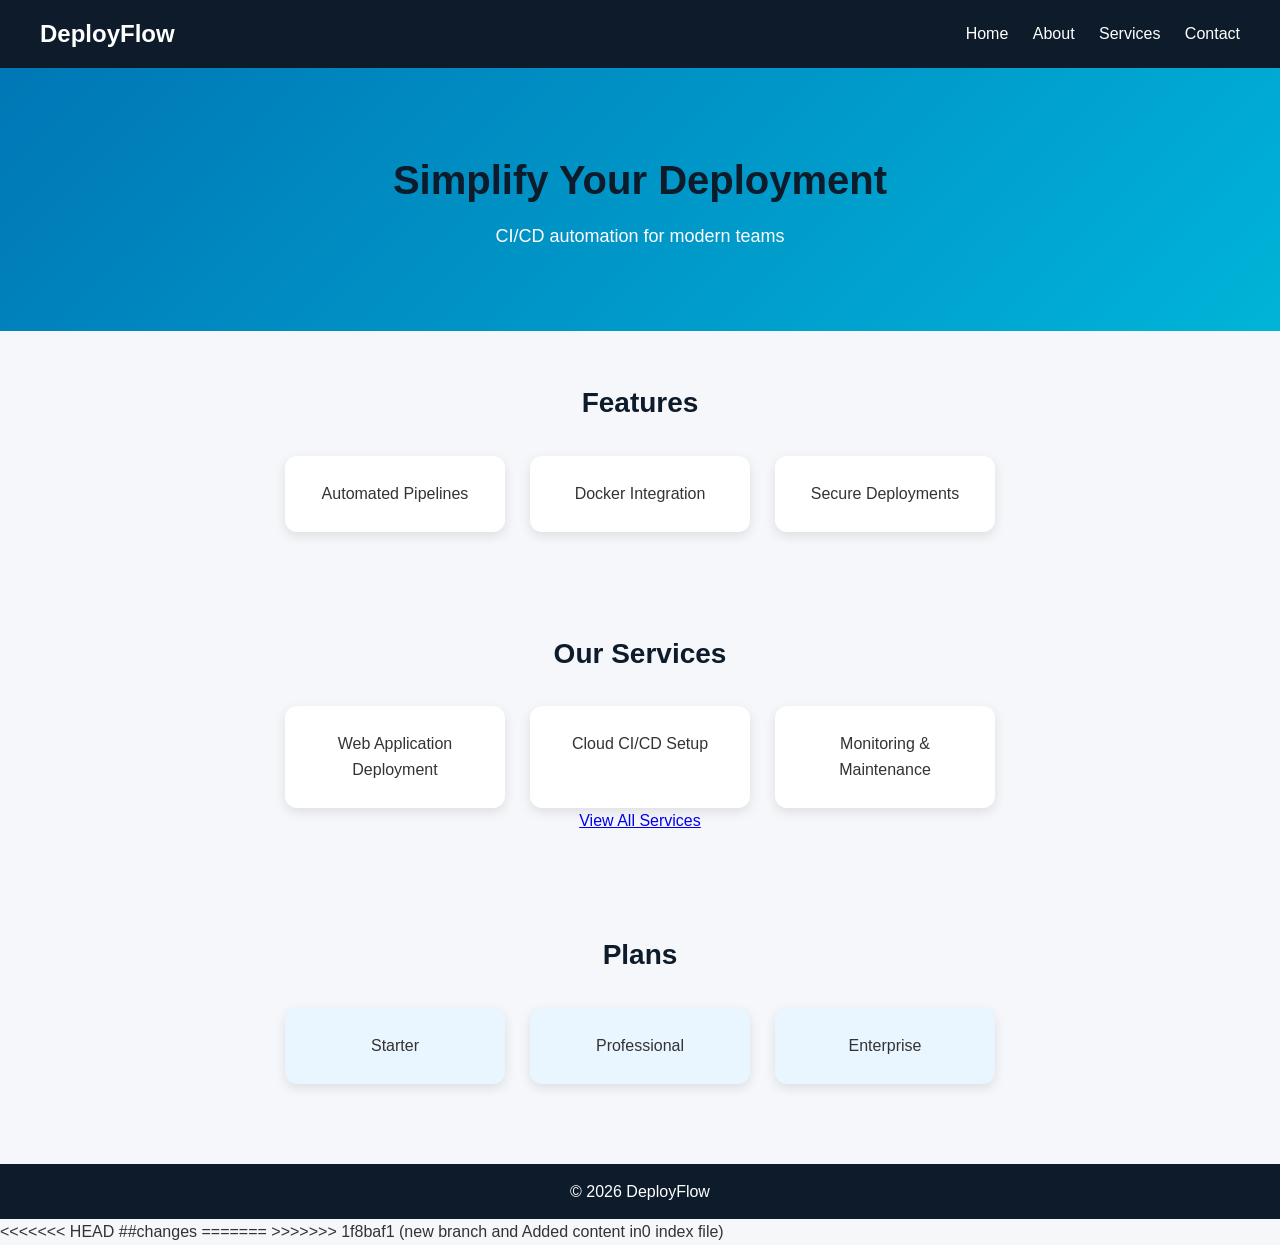
==== index.html @ 00616c40 "Checking the PR approvals" ====
<!DOCTYPE html>
<html lang="en">
<head>
  <meta charset="UTF-8">
  <title>DeployFlow</title>
  <link rel="stylesheet" href="style.css">
</head>
<body>

<header>
  <h1>DeployFlow</h1>
  <nav>
    <a href="index.html">Home</a>
    <a href="about.html">About</a>
    <a href="services.html">Services</a>
    <a href="contact.html">Contact</a>
  </nav>
</header>

<section class="hero">
  <h2>Simplify Your Deployment</h2>
  <p>CI/CD automation for modern teams</p>
</section>

<section class="features">
  <h2>Features</h2>
  <div class="card-container">
    <div class="card">Automated Pipelines</div>
    <div class="card">Docker Integration</div>
    <div class="card">Secure Deployments</div>
  </div>
</section>

<!-- ✅ Services Preview -->
<section class="services">
  <h2>Our Services</h2>
  <div class="card-container">
    <div class="card">Web Application Deployment</div>
    <div class="card">Cloud CI/CD Setup</div>
    <div class="card">Monitoring & Maintenance</div>
  </div>
  <a href="services.html" class="btn">View All Services</a>
</section>

<section class="pricing">
  <h2>Plans</h2>
  <div class="card-container">
    <div class="card">Starter</div>
    <div class="card">Professional</div>
    <div class="card">Enterprise</div>
  </div>
</section>

<footer>
  <p>© 2026 DeployFlow</p>
</footer>

</body>
</html>
<<<<<<< HEAD
##changes
=======
>>>>>>> 1f8baf1 (new branch and Added content in0 index file)
---- style.css ----
/* Reset */
* {
  margin: 0;
  padding: 0;
  box-sizing: border-box;
}
 
/* Body */
body {
  font-family: 'Segoe UI', sans-serif;
  line-height: 1.6;
  background: #f5f7fa;
  color: #333;
}
 
/* Header */
header {
  background: #0d1b2a;
  color: white;
  padding: 15px 40px;
  display: flex;
  justify-content: space-between;
  align-items: center;
}
 
header h1 {
  font-size: 24px;
}
 
nav a {
  color: white;
  margin-left: 20px;
  text-decoration: none;
  font-weight: 500;
}
 
nav a:hover {
  color: #00b4d8;
}
 
/* Hero Section */
.hero {
  background: linear-gradient(135deg, #0077b6, #00b4d8);
  color: white;
  text-align: center;
  padding: 80px 20px;
}
 
.hero h2 {
  font-size: 40px;
  margin-bottom: 10px;
}
 
.hero p {
  font-size: 18px;
}
 
/* Sections */
section {
  padding: 50px 20px;
  text-align: center;
}
 
section h2 {
  margin-bottom: 30px;
  font-size: 28px;
  color: #0d1b2a;
}
 
/* Card Layout */
.card-container {
  display: flex;
  justify-content: center;
  gap: 25px;
  flex-wrap: wrap;
}
 
/* Card */
.card {
  background: white;
  padding: 25px;
  width: 220px;
  border-radius: 12px;
  box-shadow: 0 4px 12px rgba(0,0,0,0.1);
  transition: all 0.3s ease;
  font-weight: 500;
}
 
/* Hover Effect */
.card:hover {
  transform: translateY(-8px);
  box-shadow: 0 8px 20px rgba(0,0,0,0.2);
}
 
/* Pricing Special Style */
.pricing .card {
  background: #e9f5ff;
}
 
/* Content Section (About & Contact) */
.content {
  max-width: 700px;
  margin: auto;
  font-size: 18px;
}
 
/* Footer */
footer {
  background: #0d1b2a;
  color: white;
  text-align: center;
  padding: 15px;
  margin-top: 30px;
}
 
/* Responsive Design */
@media (max-width: 768px) {
  header {
    flex-direction: column;
  }
 
  nav {
    margin-top: 10px;
  }
 
  .hero h2 {
    font-size: 28px;
  }
 
  .card {
    width: 90%;
  }
}
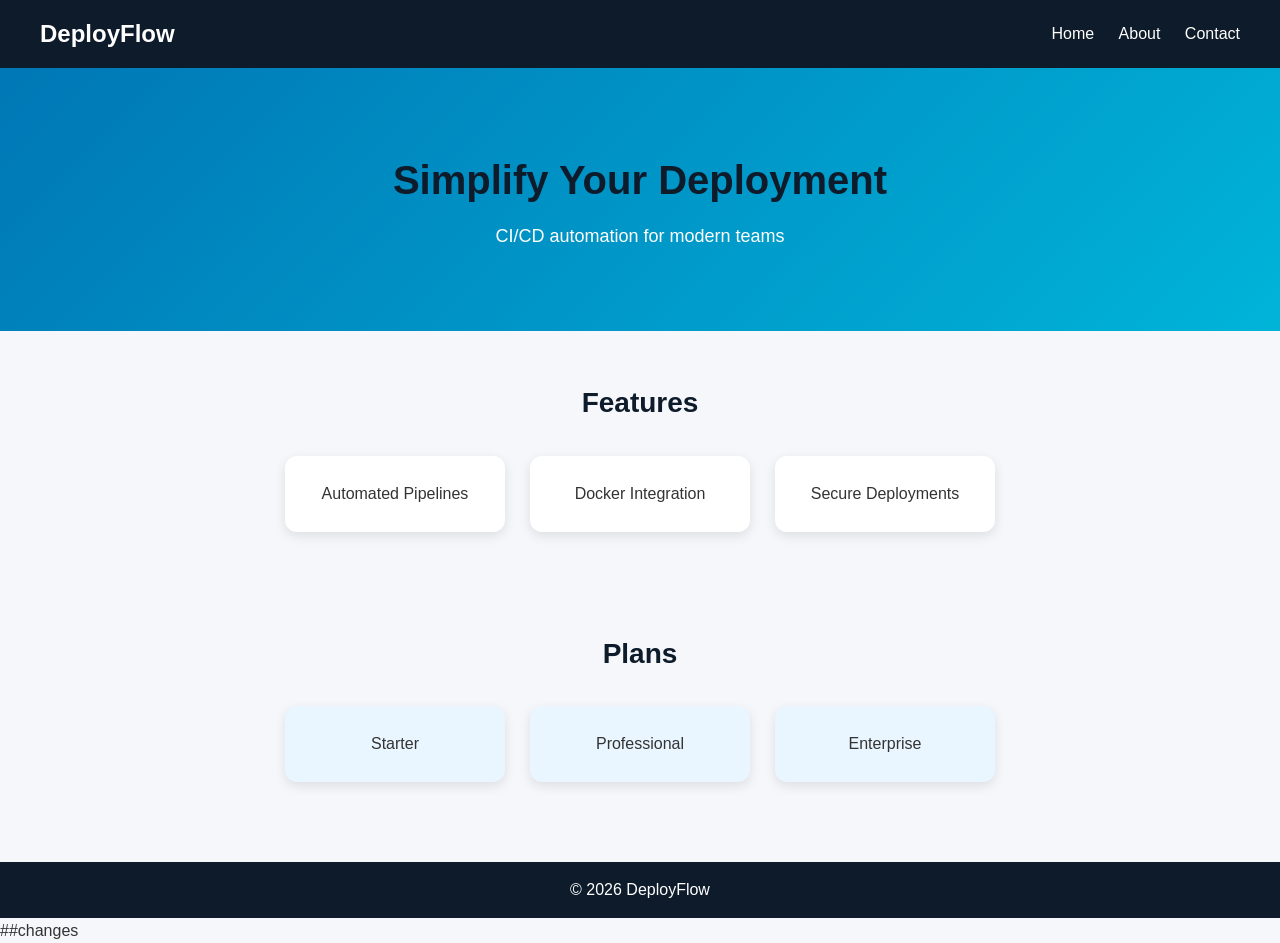
==== commit 6636059f: "Checking the PR approvals" ====
--- a/index.html
+++ b/index.html
@@ -12,7 +12,6 @@
   <nav>
     <a href="index.html">Home</a>
     <a href="about.html">About</a>
-    <a href="services.html">Services</a>
     <a href="contact.html">Contact</a>
   </nav>
 </header>
@@ -31,17 +30,6 @@
   </div>
 </section>
 
-<!-- ✅ Services Preview -->
-<section class="services">
-  <h2>Our Services</h2>
-  <div class="card-container">
-    <div class="card">Web Application Deployment</div>
-    <div class="card">Cloud CI/CD Setup</div>
-    <div class="card">Monitoring & Maintenance</div>
-  </div>
-  <a href="services.html" class="btn">View All Services</a>
-</section>
-
 <section class="pricing">
   <h2>Plans</h2>
   <div class="card-container">
@@ -57,7 +45,4 @@
 
 </body>
 </html>
-<<<<<<< HEAD
 ##changes
-=======
->>>>>>> 1f8baf1 (new branch and Added content in0 index file)
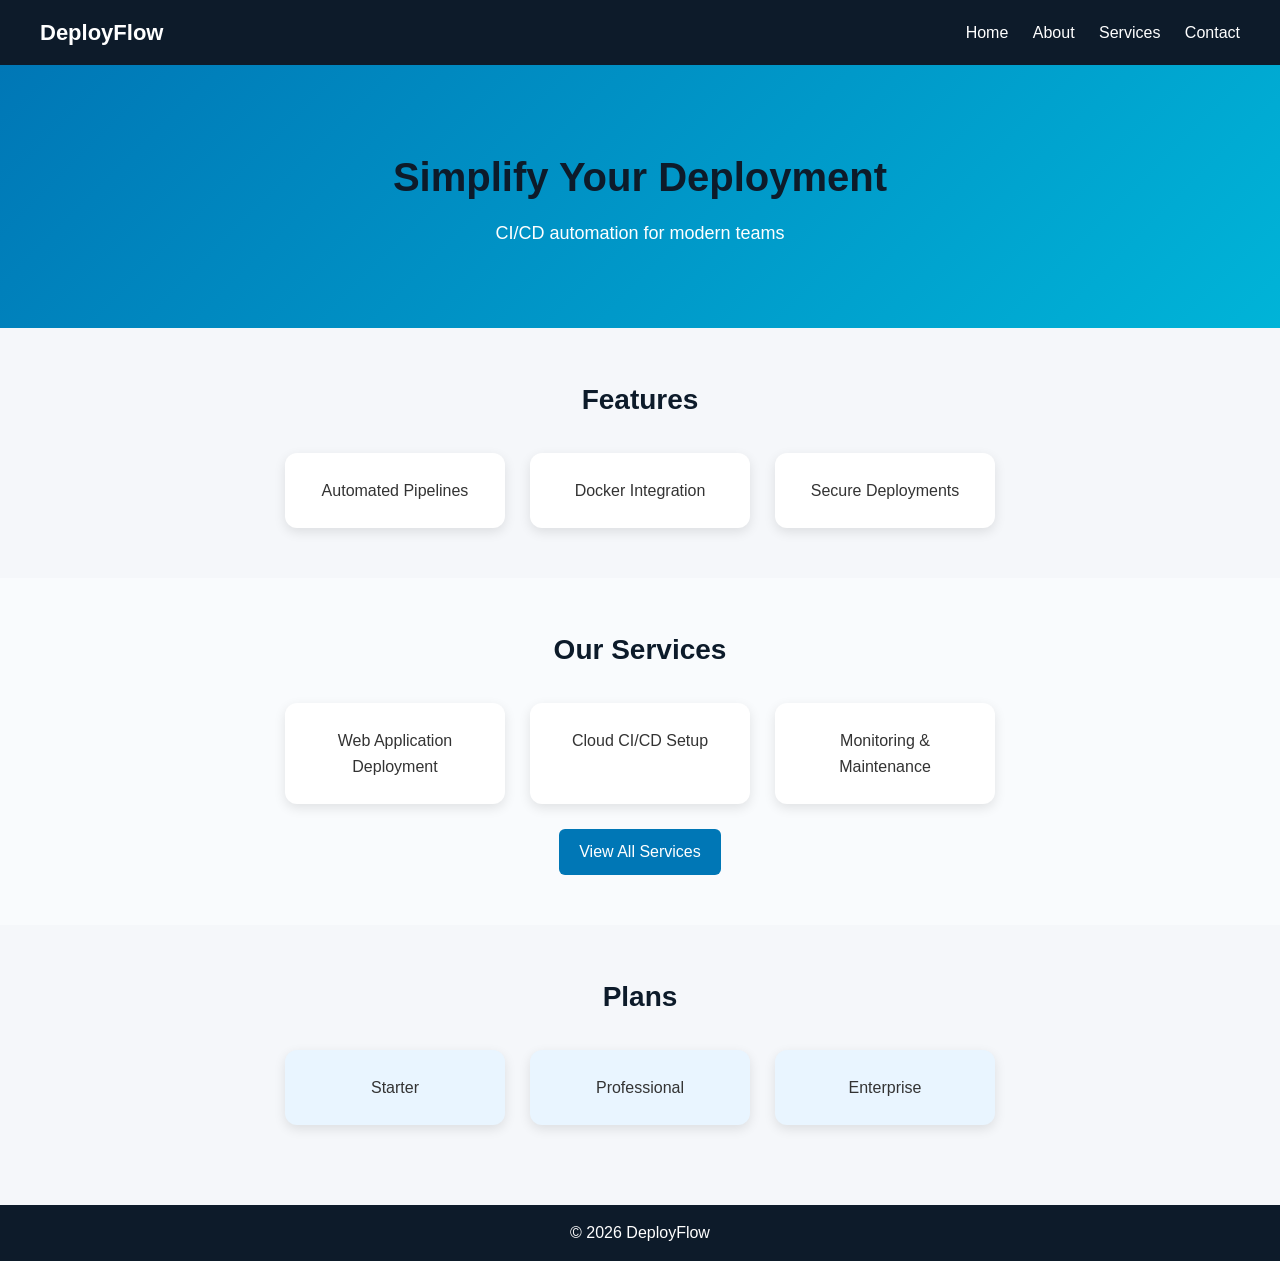
==== commit 9091a544: "Added services.html file information in index.html" ====
--- a/index.html
+++ b/index.html
@@ -12,6 +12,7 @@
   <nav>
     <a href="index.html">Home</a>
     <a href="about.html">About</a>
+    <a href="services.html">Services</a>
     <a href="contact.html">Contact</a>
   </nav>
 </header>
@@ -30,6 +31,17 @@
   </div>
 </section>
 
+<!-- ✅ Services Preview -->
+<section class="services">
+  <h2>Our Services</h2>
+  <div class="card-container">
+    <div class="card">Web Application Deployment</div>
+    <div class="card">Cloud CI/CD Setup</div>
+    <div class="card">Monitoring & Maintenance</div>
+  </div>
+  <a href="services.html" class="btn">View All Services</a>
+</section>
+
 <section class="pricing">
   <h2>Plans</h2>
   <div class="card-container">
@@ -45,4 +57,3 @@
 
 </body>
 </html>
-##changes
--- a/style.css
+++ b/style.css
@@ -24,7 +24,7 @@
 }
  
 header h1 {
-  font-size: 24px;
+  font-size: 22px;
 }
  
 nav a {
@@ -130,4 +130,24 @@
   .card {
     width: 90%;
   }
+}
+/* Services Section */
+.services {
+  background: #f9fbfd;
+}
+
+/* Button for navigation */
+.btn {
+  display: inline-block;
+  margin-top: 25px;
+  padding: 10px 20px;
+  background: #0077b6;
+  color: white;
+  text-decoration: none;
+  border-radius: 6px;
+  transition: 0.3s;
+}
+
+.btn:hover {
+  background: #023e8a;
 }
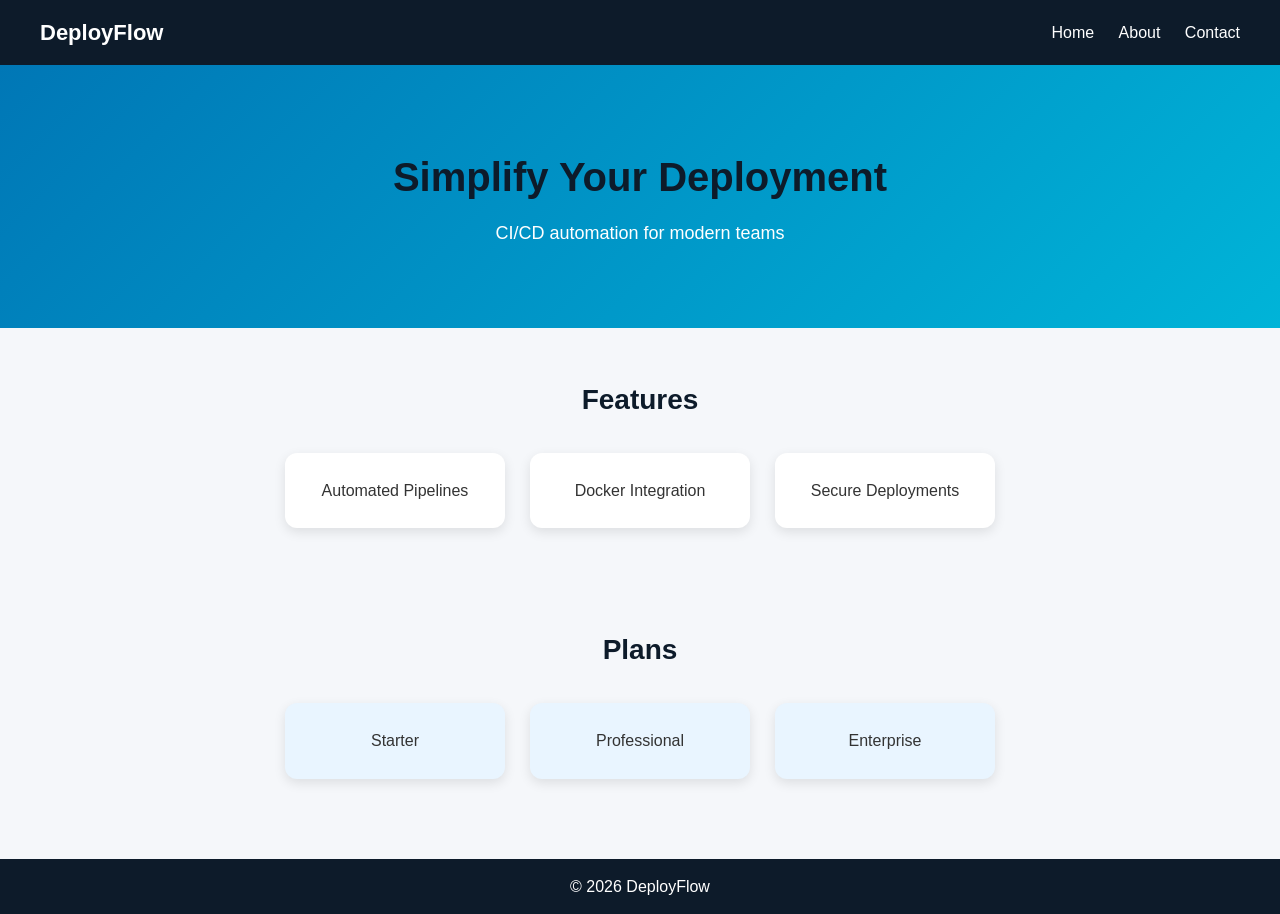
==== commit 1a5f2851: "Added services.html content to index.html" ====
--- a/index.html
+++ b/index.html
@@ -12,7 +12,6 @@
   <nav>
     <a href="index.html">Home</a>
     <a href="about.html">About</a>
-    <a href="services.html">Services</a>
     <a href="contact.html">Contact</a>
   </nav>
 </header>
@@ -31,17 +30,6 @@
   </div>
 </section>
 
-<!-- ✅ Services Preview -->
-<section class="services">
-  <h2>Our Services</h2>
-  <div class="card-container">
-    <div class="card">Web Application Deployment</div>
-    <div class="card">Cloud CI/CD Setup</div>
-    <div class="card">Monitoring & Maintenance</div>
-  </div>
-  <a href="services.html" class="btn">View All Services</a>
-</section>
-
 <section class="pricing">
   <h2>Plans</h2>
   <div class="card-container">
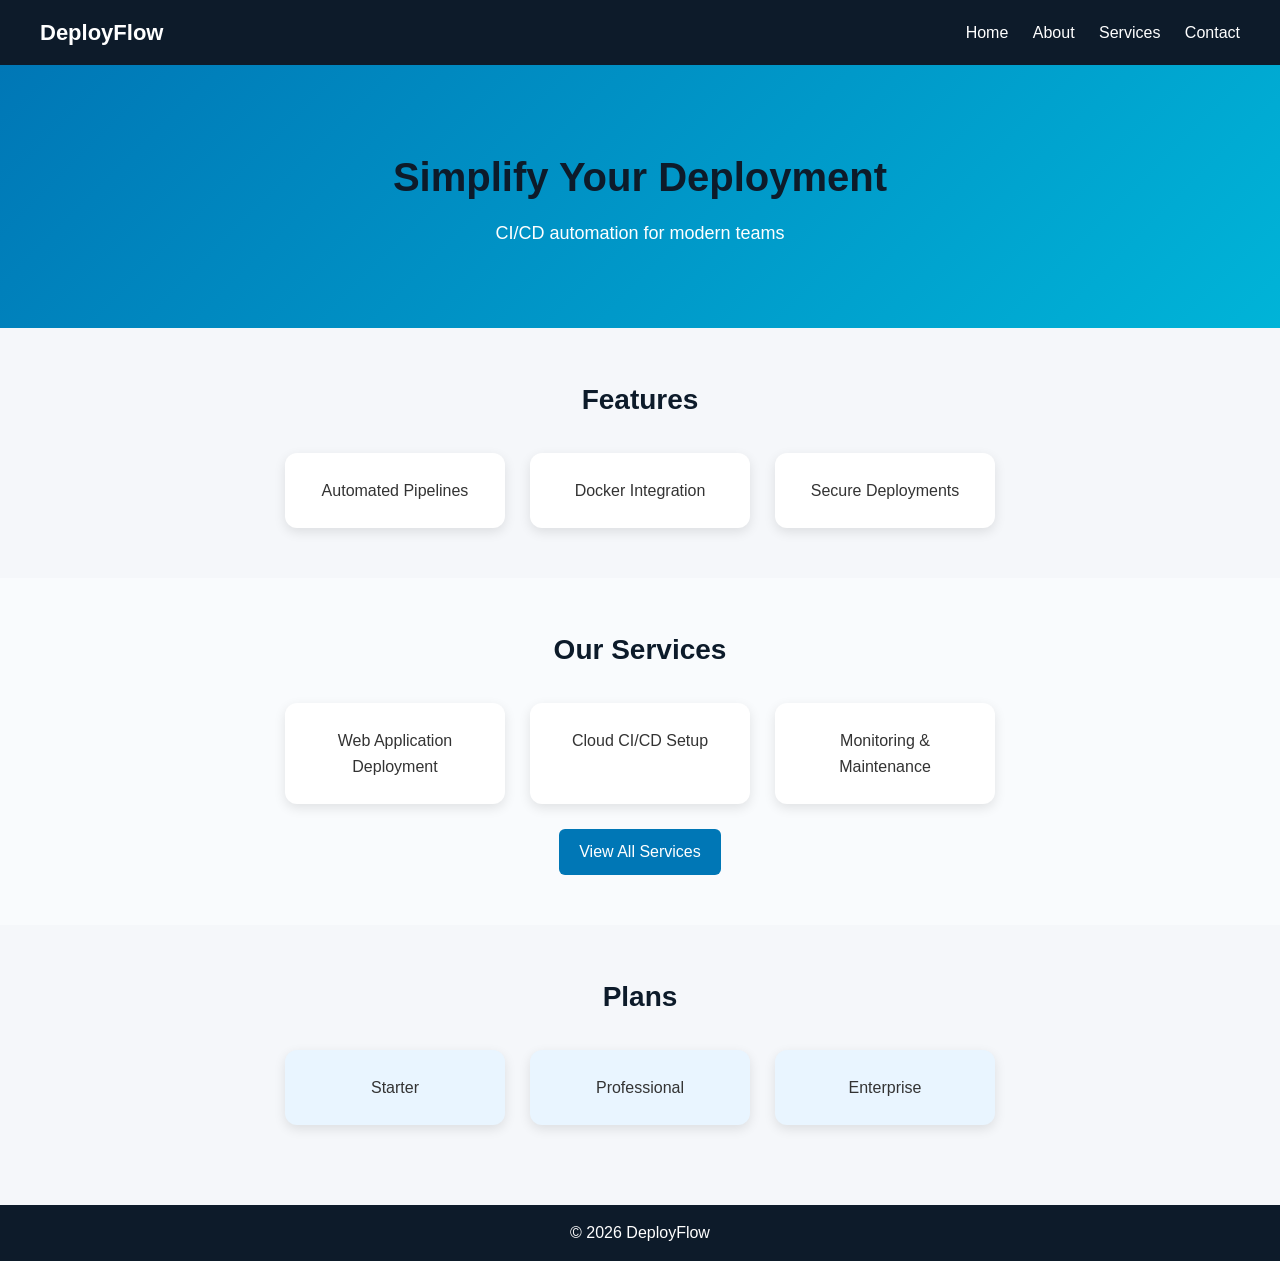
==== commit f70c1aa9: "Merge pull request #15 from RajaGokul/Raja Added services.html file information in index.html file" ====
--- a/index.html
+++ b/index.html
@@ -12,6 +12,7 @@
   <nav>
     <a href="index.html">Home</a>
     <a href="about.html">About</a>
+    <a href="services.html">Services</a>
     <a href="contact.html">Contact</a>
   </nav>
 </header>
@@ -30,6 +31,17 @@
   </div>
 </section>
 
+<!-- ✅ Services Preview -->
+<section class="services">
+  <h2>Our Services</h2>
+  <div class="card-container">
+    <div class="card">Web Application Deployment</div>
+    <div class="card">Cloud CI/CD Setup</div>
+    <div class="card">Monitoring & Maintenance</div>
+  </div>
+  <a href="services.html" class="btn">View All Services</a>
+</section>
+
 <section class="pricing">
   <h2>Plans</h2>
   <div class="card-container">
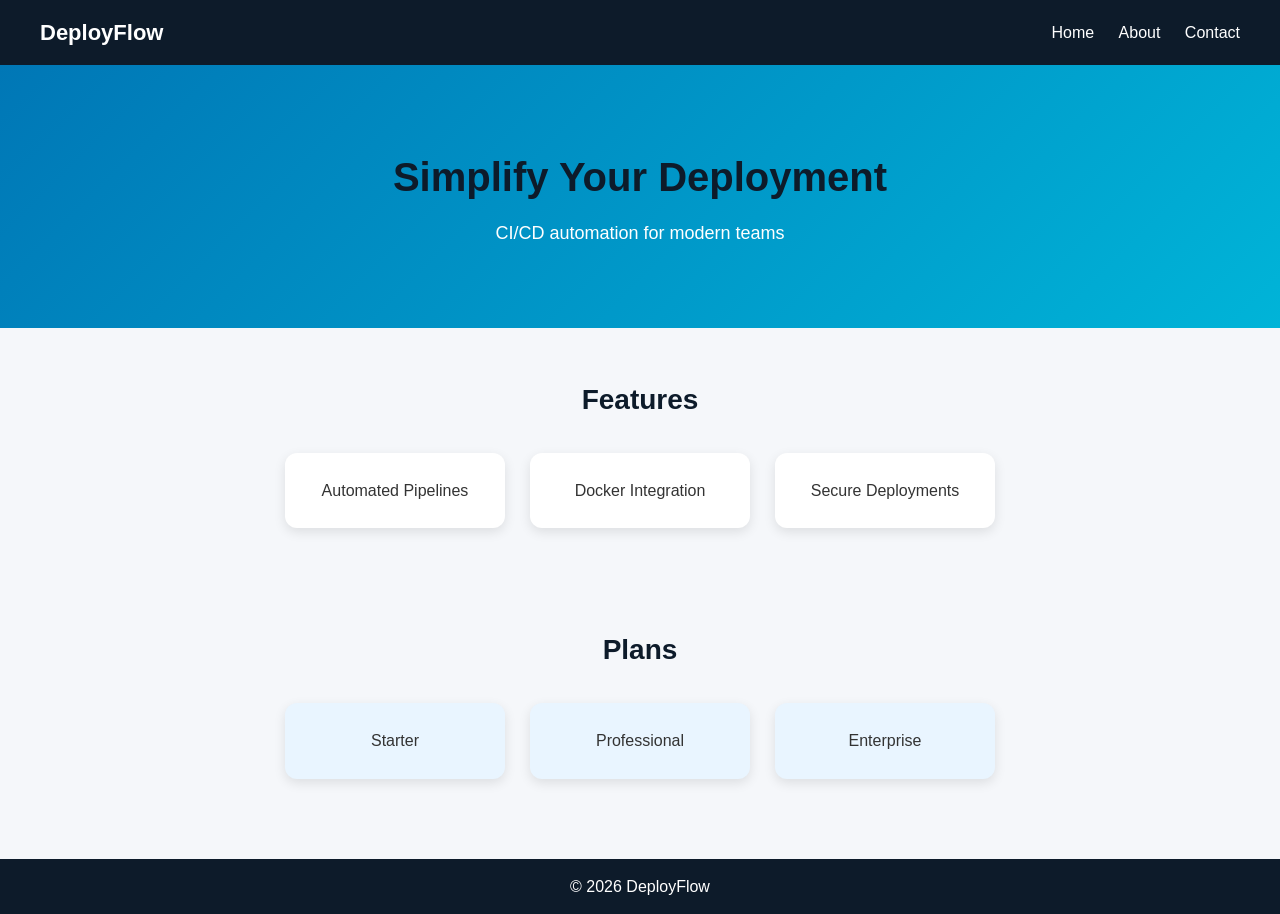
==== commit ae123407: "Resolved Conflict Issue" ====
--- a/index.html
+++ b/index.html
@@ -12,7 +12,6 @@
   <nav>
     <a href="index.html">Home</a>
     <a href="about.html">About</a>
-    <a href="services.html">Services</a>
     <a href="contact.html">Contact</a>
   </nav>
 </header>
@@ -31,17 +30,6 @@
   </div>
 </section>
 
-<!-- ✅ Services Preview -->
-<section class="services">
-  <h2>Our Services</h2>
-  <div class="card-container">
-    <div class="card">Web Application Deployment</div>
-    <div class="card">Cloud CI/CD Setup</div>
-    <div class="card">Monitoring & Maintenance</div>
-  </div>
-  <a href="services.html" class="btn">View All Services</a>
-</section>
-
 <section class="pricing">
   <h2>Plans</h2>
   <div class="card-container">
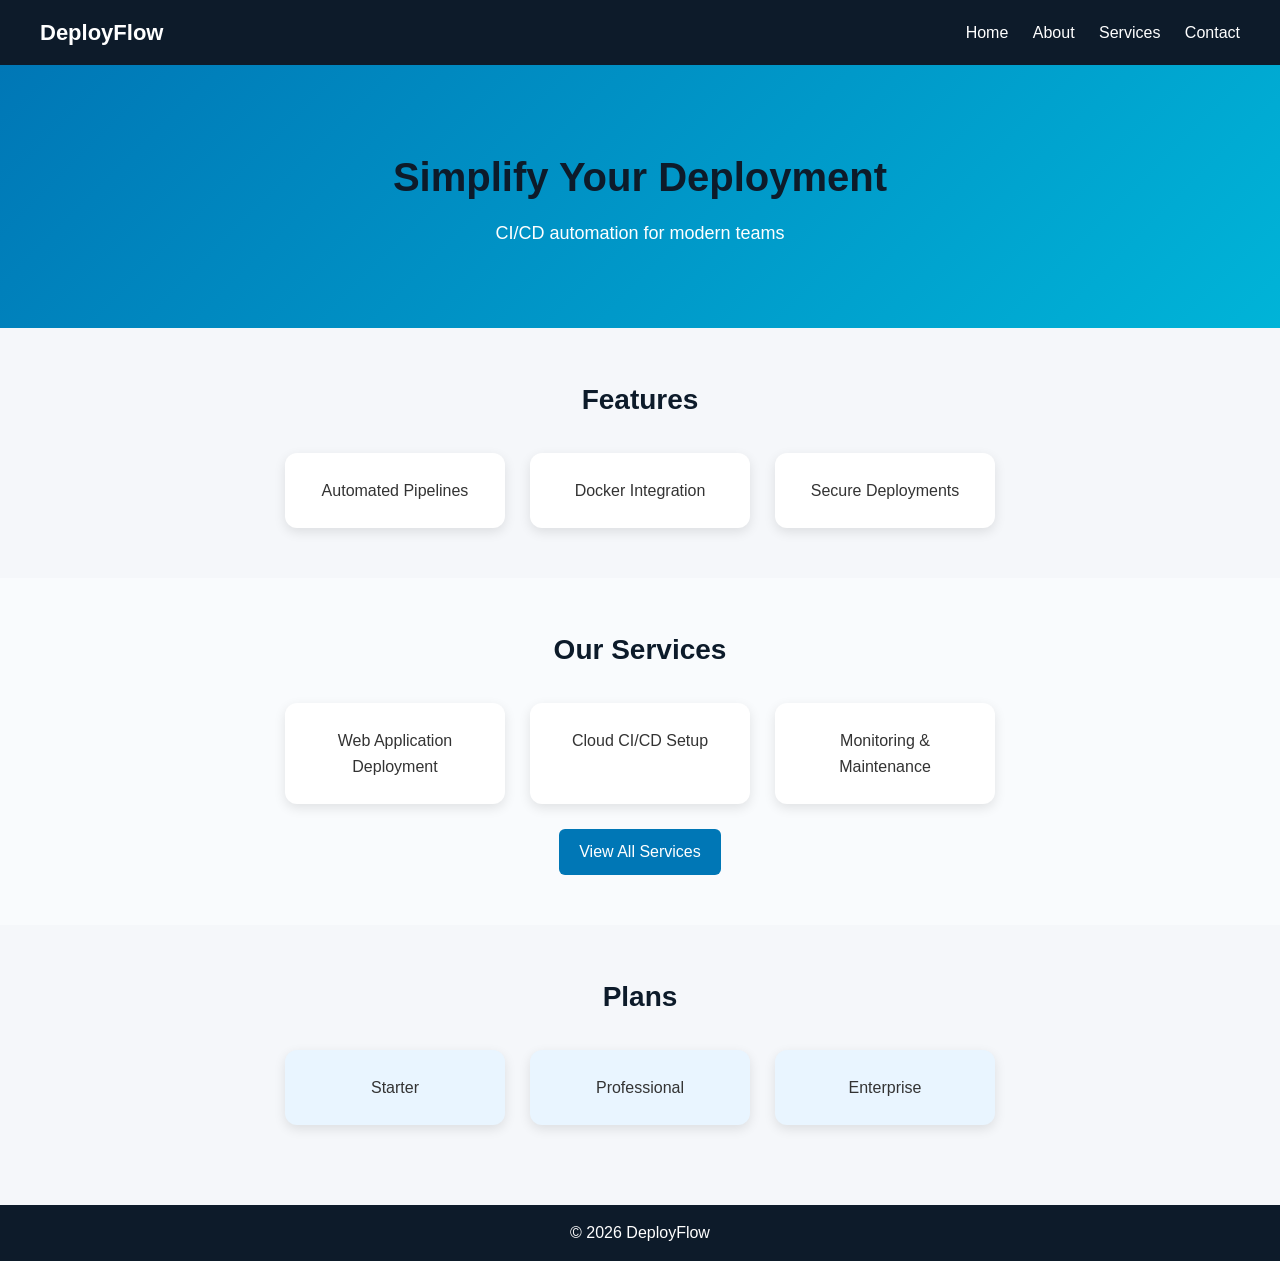
==== commit 85b5b4b7: ""Correct Index files"" ====
--- a/index.html
+++ b/index.html
@@ -12,6 +12,7 @@
   <nav>
     <a href="index.html">Home</a>
     <a href="about.html">About</a>
+    <a href="services.html">Services</a>
     <a href="contact.html">Contact</a>
   </nav>
 </header>
@@ -30,6 +31,17 @@
   </div>
 </section>
 
+<!-- ✅ Services Preview -->
+<section class="services">
+  <h2>Our Services</h2>
+  <div class="card-container">
+    <div class="card">Web Application Deployment</div>
+    <div class="card">Cloud CI/CD Setup</div>
+    <div class="card">Monitoring & Maintenance</div>
+  </div>
+  <a href="services.html" class="btn">View All Services</a>
+</section>
+
 <section class="pricing">
   <h2>Plans</h2>
   <div class="card-container">
@@ -44,4 +56,4 @@
 </footer>
 
 </body>
-</html>
+</html>
